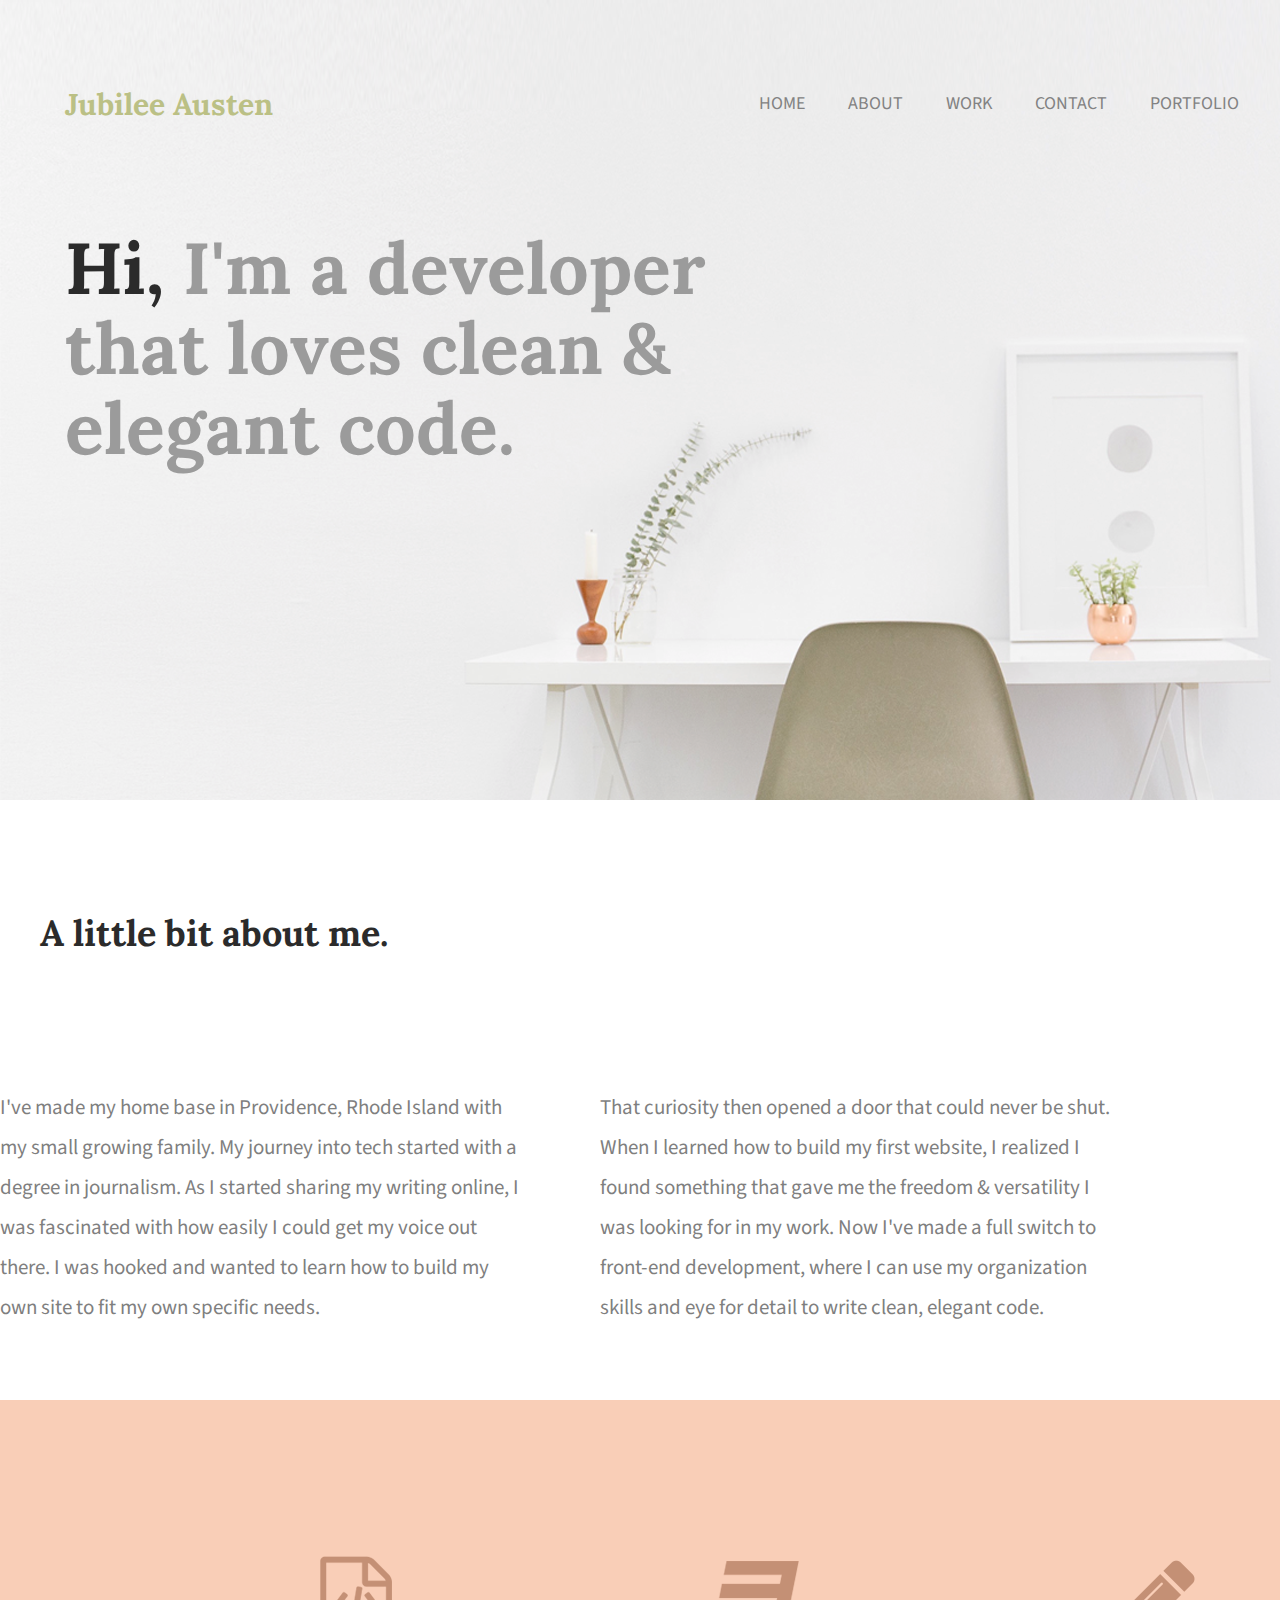
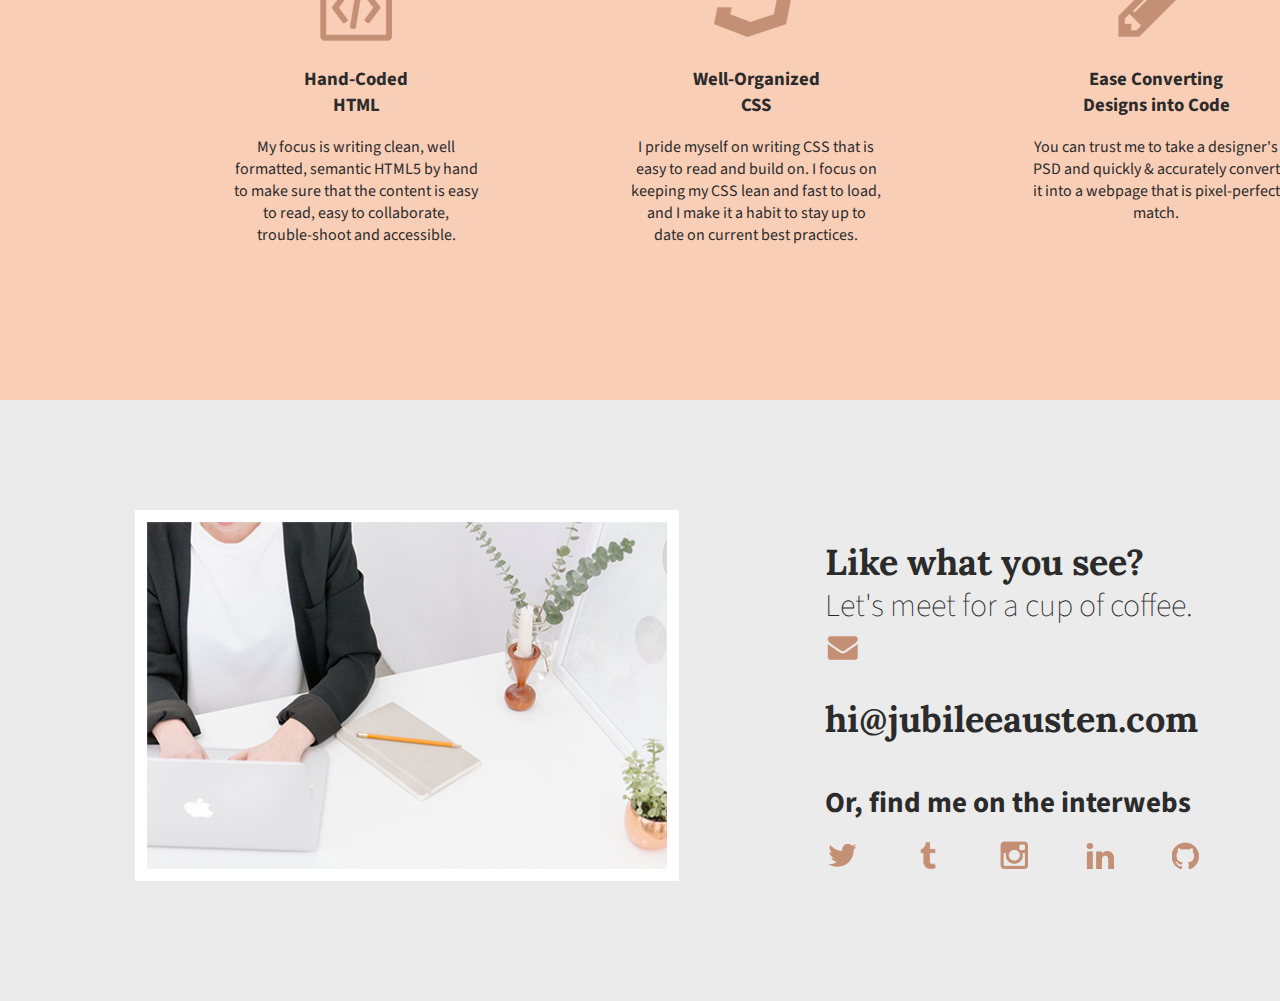
==== index.html @ 19052379 "initial commit" ====
<!doctype html>
<html lang="en">
    <head>
        <meta charset="utf-8">
    	<title>"Jubilee Austen | Portfolio</title>
      <link rel="stylesheet" href="css/normalize.css">
<link rel="stylesheet" href="css/main.css">
<link href='https://fonts.googleapis.com/css?family=Lora:400,700' rel='stylesheet' type='text/css'>
<link href='https://fonts.googleapis.com/css?family=Source+Sans+Pro:400,700' rel='stylesheet' type='text/css'>
<link href='https://fonts.google.com/?selection.family=Lora&query=lora:400,700' rel='stylesheet' type='text/css'>
    </head>
    <body>
    <header>
        <div class="full-width">
         <div class="half-width">
          <h1>Jubilee Austen</h1> 
      </div>
      <div class="half-width">
           <nav>
            <ul>
            	<li><a href="#index.html">HOME</a></li>
               <li><a href="#about">ABOUT</a></li>
               <li><a href="#work">WORK</a></li>
               <li><a href="#contact">CONTACT</a></li>
               <li><a href="portfolio/index.html">PORTFOLIO</a></li>
   </ul>
            </ul>  
       </nav>
</div>
         <h2><span>Hi,</span> I'm a developer that loves clean &amp; elegant code.</h2>
    </div>  
    </header>
<main>
    <section id="about">
        <div class="full-width">

    	  <h2>A little bit about me.</h2>
      </div>
          <div class="half-width">
        	  <p> I've made my home base in Providence, Rhode Island with<br>my small growing family. My journey into tech started with a <br>degree in journalism.  As I started sharing my writing online, I<br>was fascinated with how easily I could get my voice out<br>there.  I was hooked and wanted to learn how to build my<br>own site to fit my own specific needs.</p>
    </div>
        <div class="half-width">
        	<p>That curiosity then opened a door that could never be shut.<br>  When I learned how to build my first website, I realized I<br>found something that gave me the freedom & versatility I<br>was looking for in my work.  Now I've made a full switch to<br>front-end development, where I can use my organization<br>skills and eye for detail to write clean, elegant code.</p>
    </div>
</section>
    <section id="work">
       <div class="full-width" >
        <div class="third-width">
         <img src="img/icon-html.png" alt="HTML icon"/>
    	  <h3>Hand-Coded<br>HTML</h3> 
    	     <p>My focus is writing clean, well<br>formatted, semantic HTML5 by hand<br>to make sure that the content is easy<br>to read, easy to collaborate,<br>trouble-shoot and accessible.</p>
    </div>
        <div class="third-width"> 
         <img src="img/icon-css.png" alt="CSS icon"/>
    	  <h3>Well-Organized<br>CSS</h3>
            <p>I pride myself on writing CSS that is<br>easy to read and build on.  I focus on<br>keeping my CSS lean and fast to load,<br>and I make it a habit to stay up to<br>date on current best practices.</p>
     </div>         
        <div class="third-width">
            <img src="img/icon-pencil.png" alt="pencil icon"/>
    	  <h3>Ease Converting<br>Designs into Code</h3>
    	    <p>You can trust me to take a designer's<br>
    		PSD and quickly & accurately convert<br>it into a webpage that is pixel-perfect<br>match.</p>
    </div>
</div>
</section>      
    <footer id="contact">
        <div class="full-width">     
          <div class="half-width">
            <img id="contact-img"         
              src="img/contact.png" alt="contact-img" />          
       </div>
          <div class="half-width">
    	       <h2>Like what you see?</h2>
             <h3 id="email-header">Let's meet for a cup of coffee.</h3>          
       	        <img id="envelope" src="img/icon-envelope.png" alt="envelope icon" />
                 <h2>hi@jubileeausten.com</h2>
             <h3 id="socialmedia-header">Or, find me on the interwebs</h3> 
              <ul>                           
               <li><img src="img/icon-twitter.png" alt="twitter icon"></li>
               <li><img src="img/icon-tumblr.png" alt="tumblr icon"></li>
               <li><img src="img/icon-instagram.png" alt="insta icon"></li>
               <li><img src="img/icon-linkedin.png" alt="linkedin icon"></li>
               <li><img src="img/icon-github.png" alt="github icon"></li>
             </ul> 
             </div>                                             	           
       </div>
    </footer>
   </main>
          </body>
</html>
---- css/main.css ----
/*****BASE Styles*****/

body {
	font-family: 'Source Sans Pro', sans-serif;
color: #2b2b2b;}
#about, #work, #contact {
    height: 600px;
}

/*****GRID*****/

.full-width {
    width: 1200px;
    margin: 0 auto;
}
.half-width {
	width: 600px;
	float: left;
}
.third-width {
	width: 400px;
	float: left;
}


/******HEADER******/

header {
    height: 800px;
    background-image: url(../img/hero.png);
    background-size: cover;
}
header h1 { 
    padding: 65px 0 65px 25px;
    font-family: 'Lora', sans-serif;
    color: #bbc085;
    font-size: 30px;
}
nav {
    float: right; 
    padding: 75px 1px;
}
nav ul li{
    display: inline-block;
}
nav ul li a {
    text-transform: capitalize;
    text-decoration: none;
    font-size: 18px;
    color: #828282;
    padding-left: 40px; 
}
header h2 {
    width: 760px;
    clear: both;
    font-family: 'Lora', sans-serif;
    font-size: 72px;
    line-height: 80px;
    color: #9B9B9B;
    padding: 20px 0 20px 25px;
}
header h2 span {
    color: #2b2b2b;
}


/*****ABOUT*****/

#about .full-width {
	padding: 80px 0;

}
#about h2 {
font-family: 'Lora', sans-serif;
color: #2b2b2b;
font-size: 36px;
font-weight: bold;
}
#about p {
	font-family: 'Source Sans Pro', sans-serif;
	color: #7f7f7f;
	font-size: 21px;
	line-height: 40px;
}
/*****WORK*****/

#work .full-width {
	padding: 156px;
	background-color: #f9ceB7;
	overflow: auto;
	text-align: center;
	

}
#work .h3 {	
    color:#2b2b2b;
	font-family: 'Source San Pro', sans-serif;
	font-size: 24px;
	font-weight: bold;
	line-height: 32px;
	width: 100%;
	margin: 0 auto;
			
}
#work .p {
	color:#2b2b2b;
	font-family: 'Lora', sans-serif;
	font-size: 18px;
	line-height: 30px;
	width: 100%;
	margin: 0 auto;	
	overflow: auto;

}	
#work .img {
	padding-bottom: 30px;
}
/*****CONTACT*****/

#contact .full-width {
	background-color: #ebebeb;
	overflow: auto;
	padding: 110px;	
}

#contact img#contact-img{
	margin-left: 25px;
    border: 12px solid #ffffff;
}

#contact h2, #contact #email-header, #contact #socialmedia-header, #contact ul {
    padding-left: 115px;
}
#contact #envelope {
    padding: 0 10px 0 115px;
}	
#contact h2 {
    font-family: Lora;
    font-size: 36px;
    line-height: 44px;

}
#contact #email-header{
    font-size: 32px;
    font-weight: lighter;
    line-height: 44px;
    margin: -30px 0 5px 0;
}
#contact #socialmedia-header {
    font-weight: bold;
    font-size: 29px;
    line-height: 44px;
    margin: 40px 0 0 0;
}
#contact a {
    text-decoration: none;
    color: #c49075;
    font-weight: bold;
    font-size: 28px;
}
#contact ul {
    list-style: none;
}
#contact ul li {
     display: inline-block;
}
#contact ul img {
    font-size: 32px;
    padding-right: 48px;
}
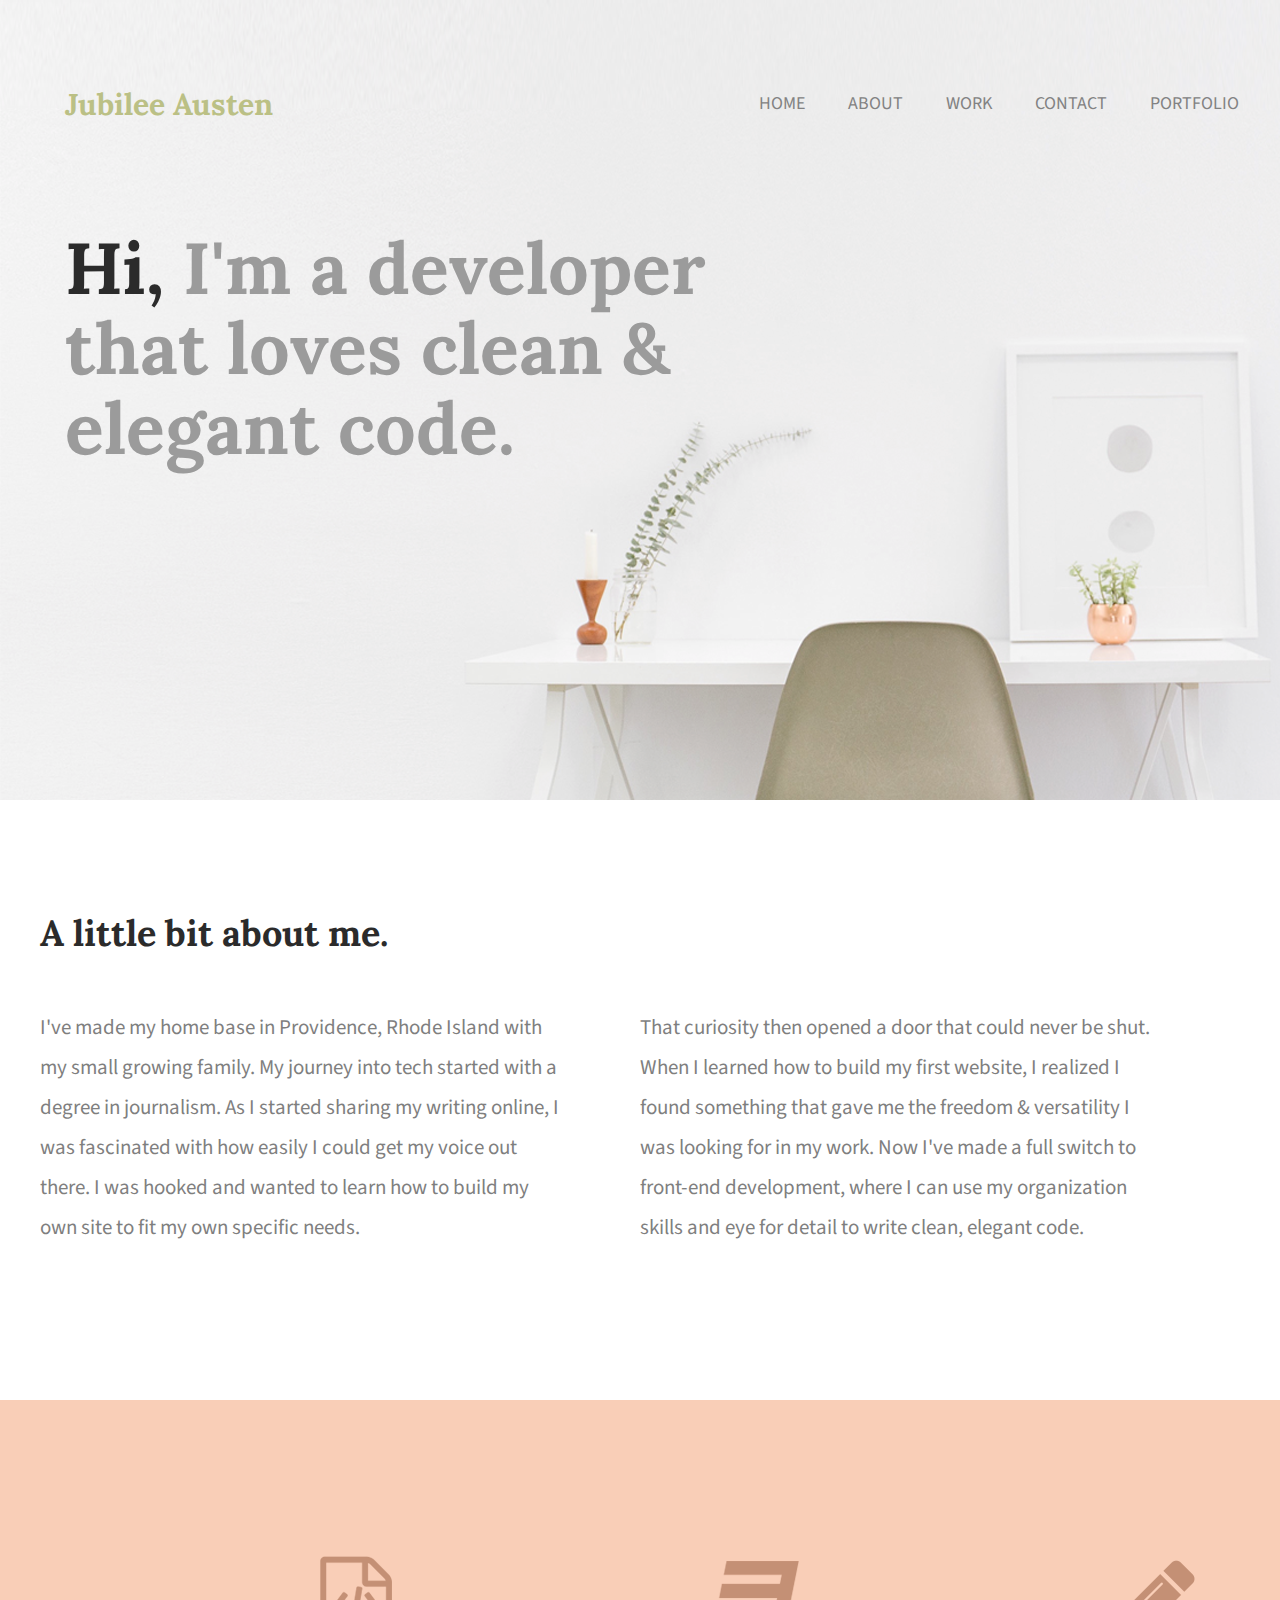
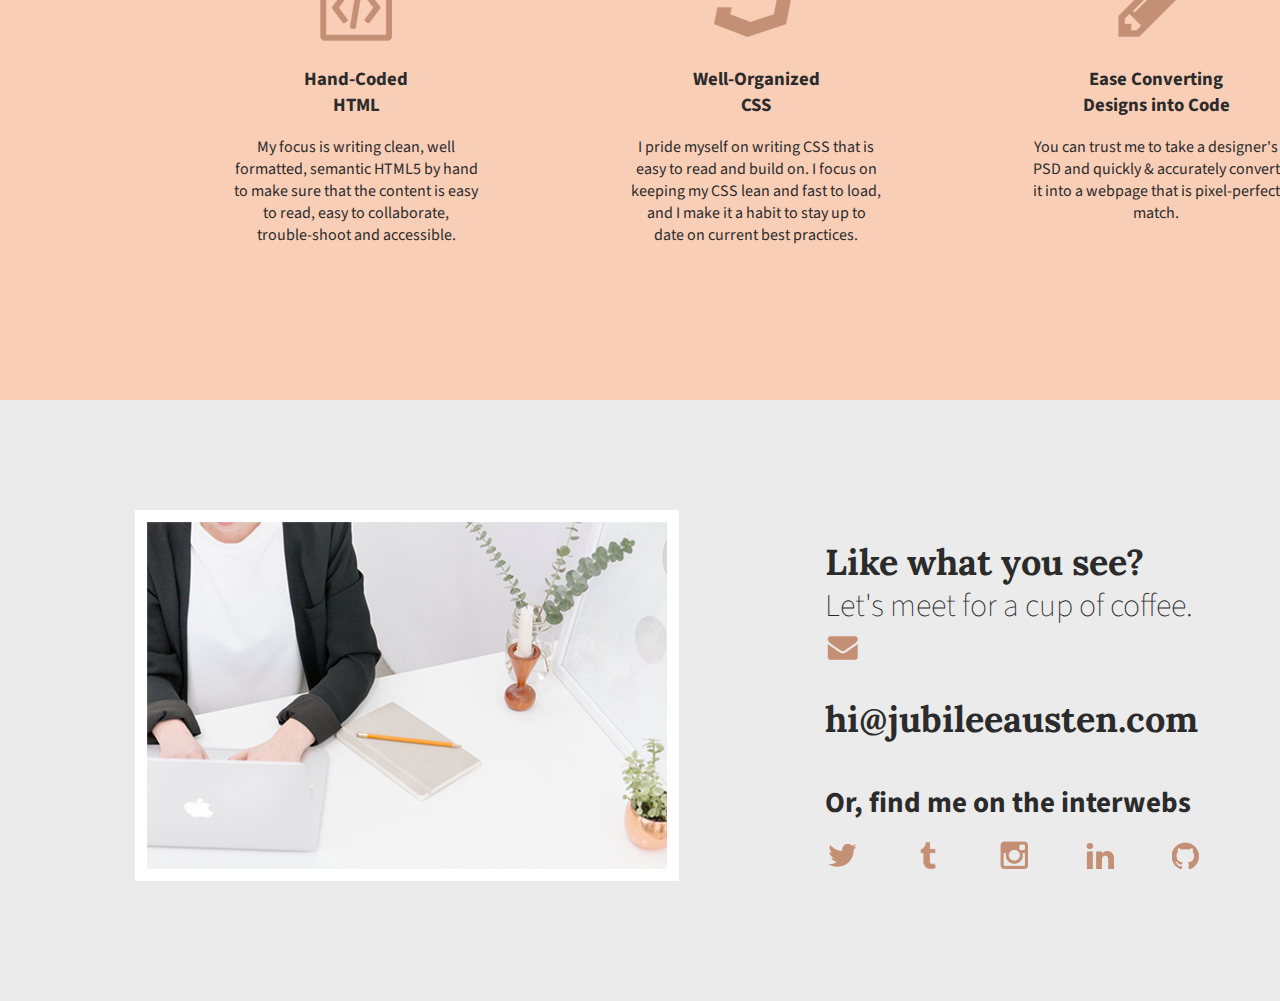
==== commit 7b068626: "corrected divs" ====
--- a/index.html
+++ b/index.html
@@ -35,7 +35,6 @@
         <div class="full-width">
 
     	  <h2>A little bit about me.</h2>
-      </div>
           <div class="half-width">
         	  <p> I've made my home base in Providence, Rhode Island with<br>my small growing family. My journey into tech started with a <br>degree in journalism.  As I started sharing my writing online, I<br>was fascinated with how easily I could get my voice out<br>there.  I was hooked and wanted to learn how to build my<br>own site to fit my own specific needs.</p>
     </div>
